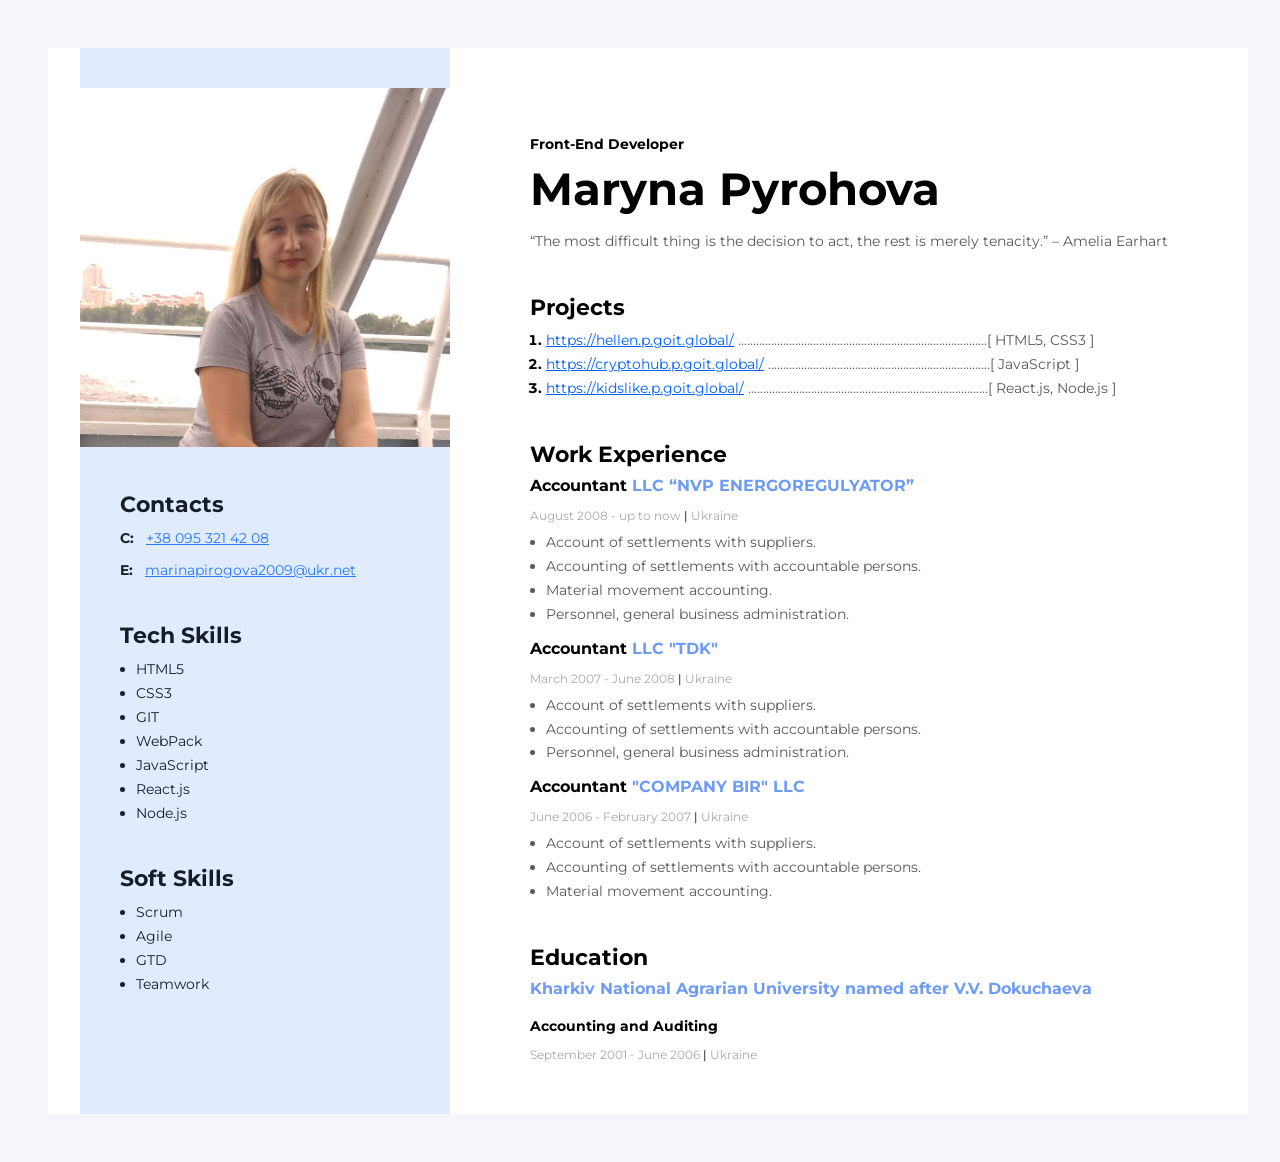
==== index.html @ ffada30a "29.10.2024" ====
<!DOCTYPE html>
<html lang="en">
<head>
    <meta charset="UTF-8">
    <meta http-equiv="X-UA-Compatible" content="IE=edge">
    <meta name="viewport" content="width=device-width, initial-scale=1.0">
    <title>My resume</title>
    <link rel="preconnect" href="https://fonts.googleapis.com">
    <link rel="preconnect" href="https://fonts.gstatic.com" crossorigin>
    <link href="https://fonts.googleapis.com/css2?family=Montserrat:wght@100..900&display=swap" rel="stylesheet">
    <link rel="stylesheet" href="css/styles.css">
</head>
<body>
    <!--Wrapper-->
    <div class="wrapper">
        <!--Main content-->
 <div class="main-content">
            <!--My info-->
    <div class="my-info">
                <h2 class="my-profession">Front-End Developer</h2>    
                <h1 class="my-name">Maryna Pyrohova</h1>
                <p class="my-descr">
                “The most difficult thing is the decision to act, the rest is merely tenacity.” – Amelia Earhart
                </p>
    </div>
            <!--My projects-->
    <div class="my-projects-container">
    <h3 class="my-projects-title">Projects</h3>
    <ol class="my-project-list">
      <li class="my-project-item">
        <a class="my-projects-item-link" href="https://hellen.p.goit.global/" target="_blank">https://hellen.p.goit.global/</a>
        <span class="my-project-item-tech">...................................................................................[ HTML5, CSS3 ]</span>
    </li>
      <li class="my-project-item">
        <a class="my-projects-item-link" href="https://cryptohub.p.goit.global/" target="_blank">https://cryptohub.p.goit.global/</a>
        <span class="my-project-item-tech">..........................................................................[ JavaScript ]</span>
    </li>
      <li class="my-project-item">
        <a class="my-projects-item-link" href="https://kidslike.p.goit.global/" target="_blank">https://kidslike.p.goit.global/</a>
        <span class="my-project-item-tech">................................................................................[ React.js, Node.js ]</span>
    </li>
    </ol>
    </div>
 <!--Work Experience-->
    <div class="work-experience-section">
<h3 class="work-experience-title">Work Experience</h3>
        <!-- Company 1-->
        <div class="work-experience-container">
    <h4 class="work-experience-company">Accountant <span class="company-name">LLC “NVP ENERGOREGULYATOR”</span></h4>
    <p class="work-experience-period">August 2008 - up to now   <span class="work-experience-separator">|</span>   Ukraine</p>
        <ul class="work-experience-duties-list">
            <li class="work-experience-duties-item">
                Account of settlements with suppliers. 
            </li>
            <li class="work-experience-duties-item">
                Accounting of settlements with accountable persons.
            </li>
            <li class="work-experience-duties-item">
                Material movement accounting. 
            </li>
            <li class="work-experience-duties-item">
                Personnel, general business administration. 
            </li>
        </ul>
        </div>
 <!-- Company 2-->
        <div class="work-experience-container">
    <h4 class="work-experience-company">Accountant <span class="company-name">LLC "TDK"</span></h4>
    <p class="work-experience-period">March 2007 - June 2008 <span class="work-experience-separator">|</span>   Ukraine</p>
        <ul class="work-experience-duties-list">
            <li class="work-experience-duties-item">
                Account of settlements with suppliers. 
            </li>
            <li class="work-experience-duties-item">
                Accounting of settlements with accountable persons.
            </li>
            <li class="work-experience-duties-item">
                Personnel, general business administration. 
            </li>
        </ul>
        </div>
 <!-- Company 3-->
        <div class="work-experience-container">
    <h4 class="work-experience-company">Accountant <span class="company-name">"COMPANY BIR" LLC</span></h4>
    <p class="work-experience-period">June 2006 - February 2007  <span class="work-experience-separator">|</span>   Ukraine</p>
        <ul class="work-experience-duties-list">
            <li class="work-experience-duties-item">
                Account of settlements with suppliers. 
            </li>
            <li class="work-experience-duties-item">
                Accounting of settlements with accountable persons.
            </li>
            <li class="work-experience-duties-item">
                Material movement accounting. 
            </li>
        </ul>
        </div>
    </div>
<!--Education-->
    <div>
    <h3 class="education-title">Education</h3>
    <h4 class="education-university">Kharkiv National Agrarian University named after V.V. Dokuchaeva</h4>
    <h4 class="education-specialty">Accounting and Auditing</h4>
    <p class="education-period">September 2001 - June 2006   <span class="education-separator">|</span>   Ukraine</p>
    </div>
</div>
<!--Sidebar-->
<aside class="sidebar">
    <img src="img/IMG_20200620_113028.jpg" alt="My photo" width="370">
    <div class="sidebar-content">
    <!--Contacts-->
    <div class="contacts-container">
        <h3 class="contacts-title">Contacts</h3>
        <p class="contacts-item" >
            <span class="contacts-type">C:</span> 
            <a class="contacts-link" href="tel:+380953214208">+38 095 321 42 08</a>
        </p>
        <pclass="contacts-item">
            <span class="contacts-type">E:</span>
            <a class="contacts-link" href="malto:marinapirogova2009@ukr.net">marinapirogova2009@ukr.net</a>
        </p>
    </div>
    <!--Tech Skills-->
    <div class="skills-container">
        <h3 class="skills-title">Tech Skills</h3>
        <ul class="skills-list">
            <li class="skills-list-item">HTML5</li>
            <li class="skills-list-item">CSS3</li>
            <li class="skills-list-item">GIT</li>
            <li class="skills-list-item">WebPack</li>
            <li class="skills-list-item">JavaScript</li>
            <li class="skills-list-item">React.js</li>
            <li class="skills-list-item">Node.js</li>
        </ul>
    </div>
    <!--Soft Skills-->
    <div class="soft-container">
        <h3 class="soft-title">Soft Skills</h3>
        <ul class="soft-list">
            <li class="soft-list-item">Scrum</li>
            <li class="soft-list-item">Agile</li>
            <li class="soft-list-item">GTD</li>
            <li class="soft-list-item">Teamwork</li>
        </ul>
    </div>
</div>
</aside>
    </div>
    
</body>
</html>
---- css/styles.css ----
body {background: #f6f6fa;
padding-left: 40px;
padding-top: 40px;
padding-right: 40px;
padding-bottom: 40px;
font-family: "Montserrat", sans-serif;
}
ul,
ol {
    margin-top: 0;
    margin-bottom: 0;
}

.wrapper{
    background: #ffffff;
    display: flex;  
    flex-direction: row-reverse;
    width: 1200px;
    margin: 0 auto;
}
/* Main content */
.main-content{
    padding: 88px 80px 40px 80px;
    box-sizing: border-box;
}
/* Sidebar */
.sidebar{
    background:#E0EBFE;
    padding-top: 40px;
    padding-bottom: 40px;
    box-sizing: border-box;
    width: 370px;
}
/* Sidebar content */
.sidebar-content {
    padding-left: 40px;
    padding-top: 40px;
    padding-right: 40px;
    box-sizing: border-box;
}
/* Contacts */
.contacts-title {
    font-weight: 700;
    font-size: 22px;
    color: #161d2a;
    line-height: normal;
    margin-top: 0;
    margin-bottom: 8px;
}
.contacts-type{
    font-weight: 700;
    font-size: 14px;
    line-height: 24px;
    color: #161d2a;
   margin-right: 8px;
}
.contacts-link {
    font-weight: 400;
    font-size: 14px;
    line-height: 24px;
    color: #2979ff;
    text-decoration-line: underline;
}
.contacts-item {
    margin-top: 0%;
    margin-bottom: 8px;
}
.contacts-container {
    margin-bottom: 40px;  
}
/* Skills container */
.skills-container {
    margin-bottom: 40px;
}
.skills-title {
    font-weight: 700;
    font-size: 22px;
    color: #161d2a;
    line-height: normal;
    margin-top: 0;
    margin-bottom: 8px;
}
.skills-list {
    padding-left: 16px;
}
.skills-list-item {
    font-weight: 400;
    font-size: 14px;
    line-height: 24px;
    color: #161d2a;
}
/* Soft container */
.soft-container {
    margin-bottom: 40px;
}
.soft-title {
    font-weight: 700;
    font-size: 22px;
    color: #161d2a;
    line-height: normal;
    margin-top: 0;
    margin-bottom: 8px;
}
.soft-list {
    padding-left: 16px;
}
.soft-list-item {
    font-weight: 400;
    font-size: 14px;
    line-height: 24px;
    color: #161d2a;
}
/* Main content */
.my-profession {
    font-weight: 700;
    font-size: 14px;
    line-height: 17px;
    color: #000;
    margin-top: 0px;
    margin-bottom: 8px;
}
.my-name {
    font-weight: 700;
    font-size: 45px;
    line-height: 55px;
    color: #000;
    margin-top: 0px;
    margin-bottom: 12px;
}
.my-descr {
    font-weight: 400;
    font-size: 14px;
    line-height: 171%;
    color: #595959;
}
.my-info {
    margin-bottom: 40px;
}
/* My projects */
.my-projects-title {
    font-weight: 700;
    font-size: 22px;
    line-height: 123%;
    color: #000;
    margin-top: 0px;
    margin-bottom: 8px;
}
.my-project-item {
    font-weight: 700;
    font-size: 14px;
    line-height: 171%;
    color: #000;
}
.my-project-list {
    padding-left: 16px;
}
.my-projects-item-link {
   font-weight: 400;
    font-size: 14px;
    line-height: 171%;
    text-decoration: underline;
    color: #005fff;
}
.my-project-item-tech {
    font-weight: 400;
    font-size: 14px;
    line-height: 171%;
    color: #595959;
}
.my-projects-container {
margin-bottom: 40px;
}
/* Work experience */
.work-experience-title {
    font-weight: 700;
    font-size: 22px;
    line-height: 123%;
    color: #000;
    margin-top: 0px;
    margin-bottom: 8px;
}
.work-experience-company {
   font-weight: 700;
    font-size: 16px;
    line-height: 125%;
    color: #000;
    margin-top: 0px;
    margin-bottom: 8px;
}
.company-name {
    color: #6d9bf5;
}
.work-experience-period {
    font-weight: 400;
    font-size: 12px;
    line-height: 125%;
    color: #a8a8a8;
    margin-bottom: 8px;
}
.work-experience-separator {
    color: #000;
}
.work-experience-duties-list {
    padding-left: 16px;
}
.work-experience-duties-item {
    font-weight: 400;
    font-size: 14px;
    line-height: 171%;
    color: #595959;
}
.work-experience-container {
    margin-bottom: 12px;
}
.work-experience-section {
    margin-bottom: 40px;
}
/* Education */
.education-title {
    font-weight: 700;
    font-size: 22px;
    color: #000;
    margin-top: 0px;
    margin-bottom: 8px;
}
.education-university {
    font-weight: 700;
    font-size: 16px;
    color: #6d9bf5;
    margin-top: 0px;
    margin-bottom: 8px;
}
.education-specialty {
    font-weight: 700;
    font-size: 14px;
    color: #000;
    margin-bottom: 8px;
}
.education-period {
    font-weight: 400;
    font-size: 12px;
    color: #a8a8a8;
}
.education-separator {
    color: #000;
}
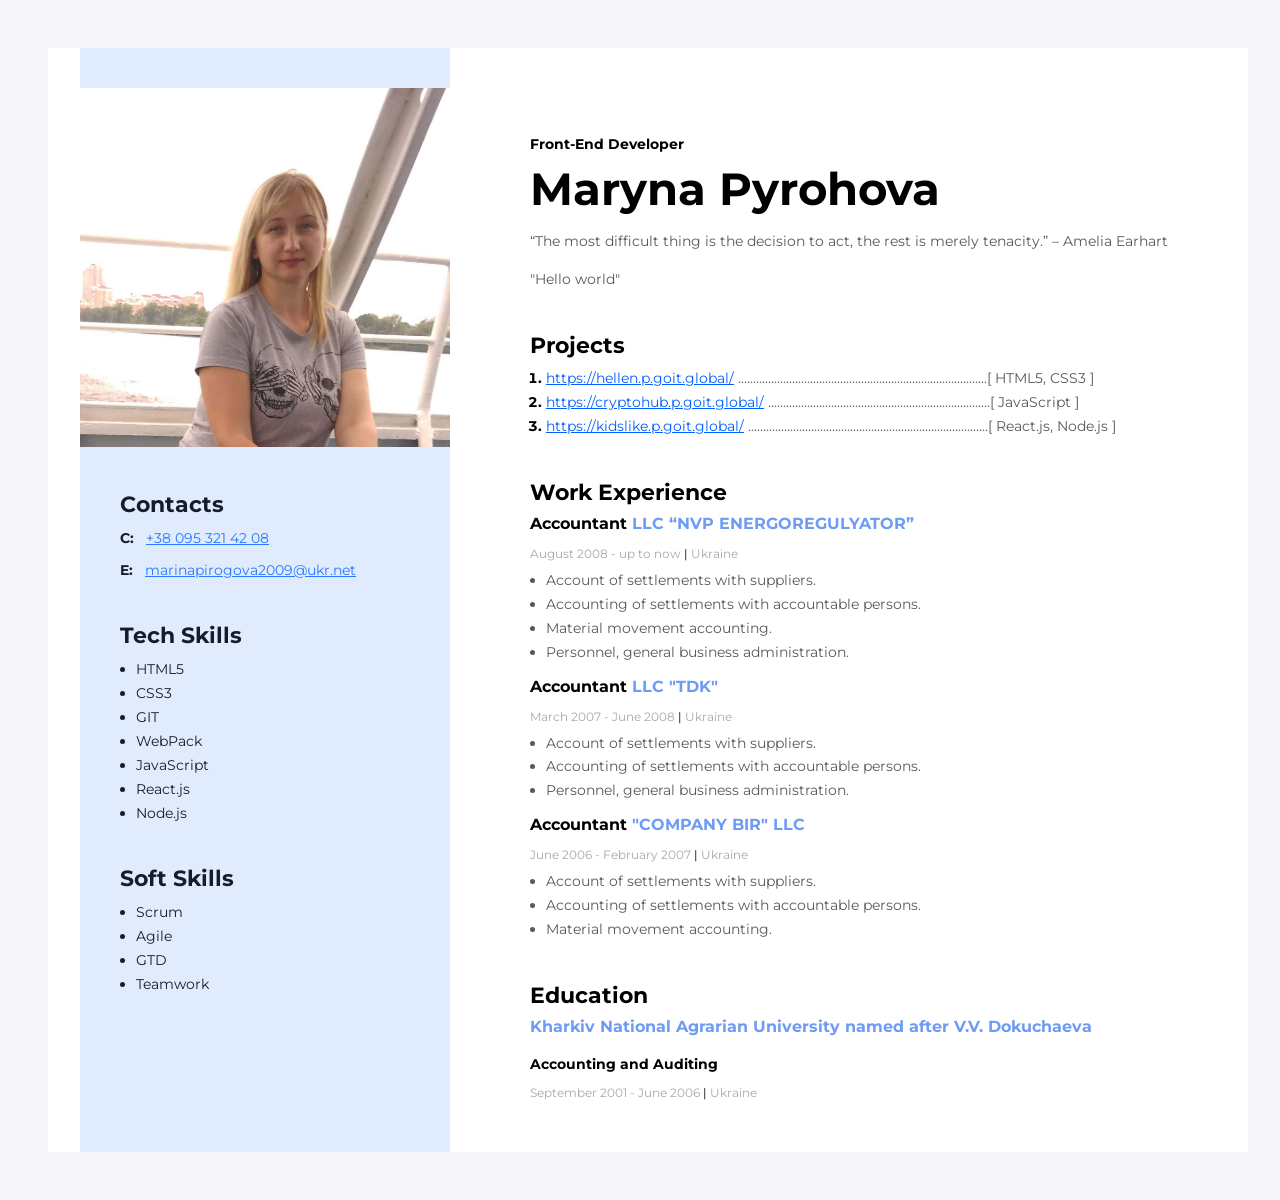
==== commit e90bd850: "practic" ====
--- a/index.html
+++ b/index.html
@@ -21,6 +21,9 @@
                 <h1 class="my-name">Maryna Pyrohova</h1>
                 <p class="my-descr">
                 “The most difficult thing is the decision to act, the rest is merely tenacity.” – Amelia Earhart
+                </p>
+                <p class="my-descr">
+                    "Hello world"
                 </p>
     </div>
             <!--My projects-->
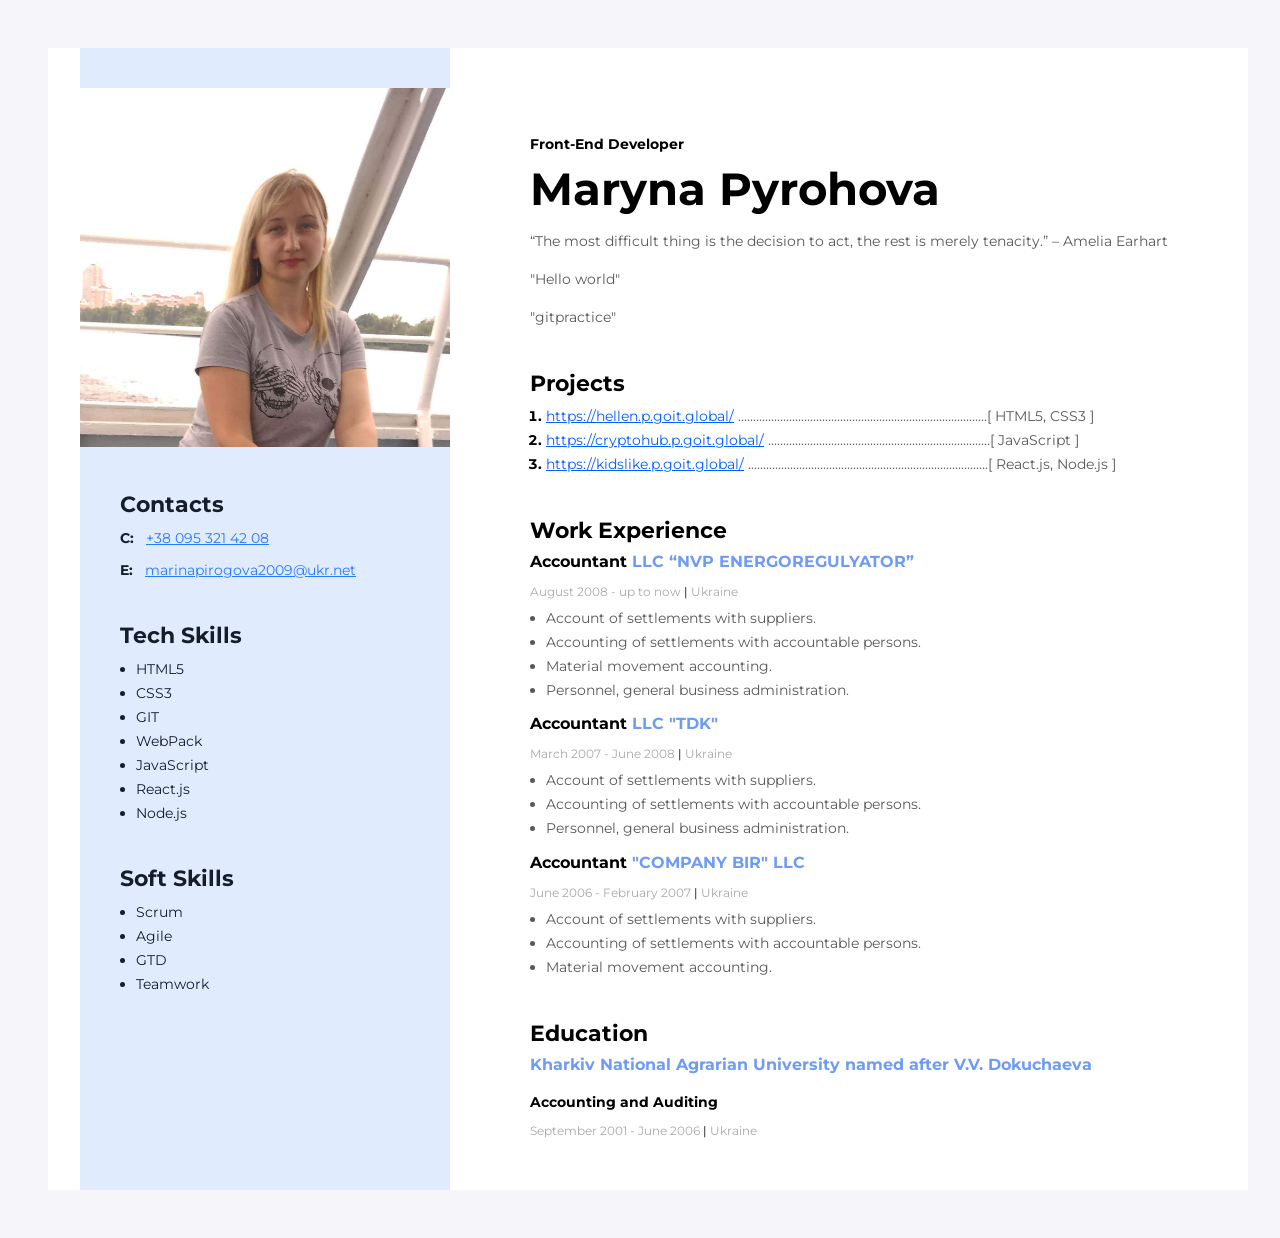
==== commit 1752778c: "Hello" ====
--- a/index.html
+++ b/index.html
@@ -24,6 +24,9 @@
                 </p>
                 <p class="my-descr">
                     "Hello world"
+                </p>
+                <p class="my-descr">
+                    "gitpractice"
                 </p>
     </div>
             <!--My projects-->
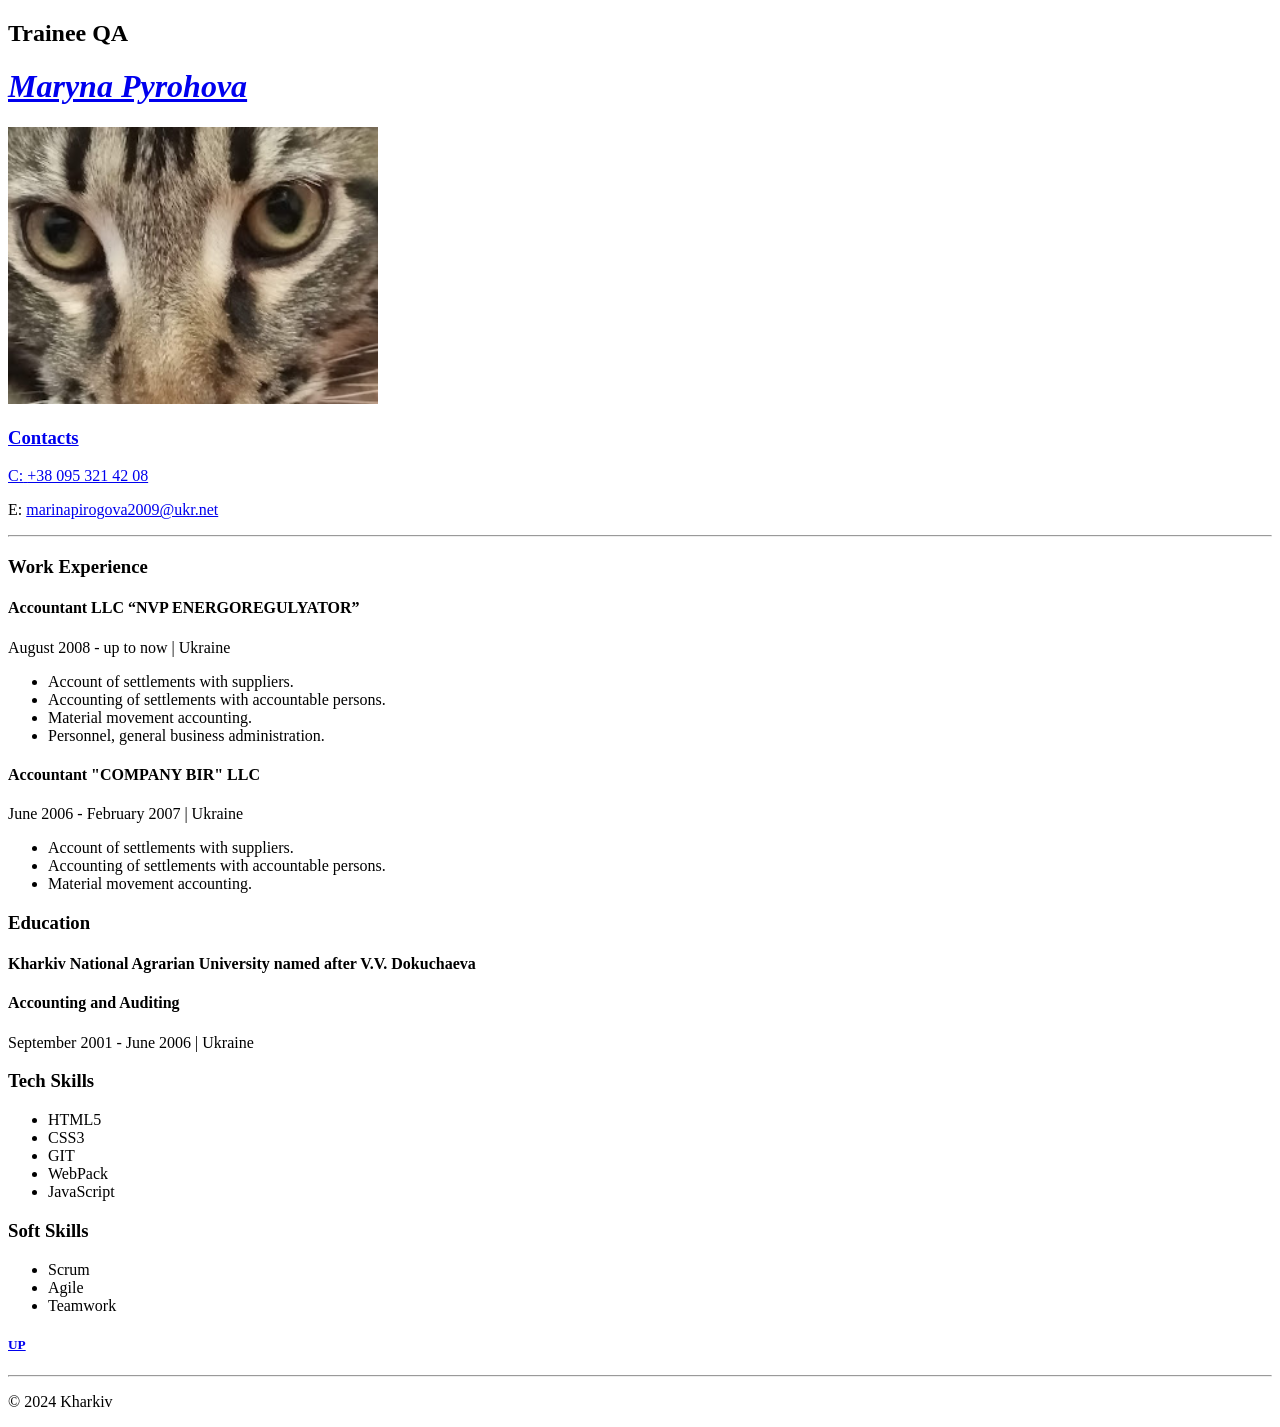
==== commit 57542fb4: "ДЗ 21.1" ====
--- a/index.html
+++ b/index.html
@@ -1,157 +1,108 @@
 <!DOCTYPE html>
-<html lang="en">
-<head>
-    <meta charset="UTF-8">
-    <meta http-equiv="X-UA-Compatible" content="IE=edge">
-    <meta name="viewport" content="width=device-width, initial-scale=1.0">
-    <title>My resume</title>
-    <link rel="preconnect" href="https://fonts.googleapis.com">
-    <link rel="preconnect" href="https://fonts.gstatic.com" crossorigin>
-    <link href="https://fonts.googleapis.com/css2?family=Montserrat:wght@100..900&display=swap" rel="stylesheet">
-    <link rel="stylesheet" href="css/styles.css">
-</head>
-<body>
-    <!--Wrapper-->
-    <div class="wrapper">
-        <!--Main content-->
- <div class="main-content">
-            <!--My info-->
-    <div class="my-info">
-                <h2 class="my-profession">Front-End Developer</h2>    
-                <h1 class="my-name">Maryna Pyrohova</h1>
-                <p class="my-descr">
-                “The most difficult thing is the decision to act, the rest is merely tenacity.” – Amelia Earhart
-                </p>
-                <p class="my-descr">
-                    "Hello world"
-                </p>
-                <p class="my-descr">
-                    "gitpractice"
-                </p>
-    </div>
-            <!--My projects-->
-    <div class="my-projects-container">
-    <h3 class="my-projects-title">Projects</h3>
-    <ol class="my-project-list">
-      <li class="my-project-item">
-        <a class="my-projects-item-link" href="https://hellen.p.goit.global/" target="_blank">https://hellen.p.goit.global/</a>
-        <span class="my-project-item-tech">...................................................................................[ HTML5, CSS3 ]</span>
-    </li>
-      <li class="my-project-item">
-        <a class="my-projects-item-link" href="https://cryptohub.p.goit.global/" target="_blank">https://cryptohub.p.goit.global/</a>
-        <span class="my-project-item-tech">..........................................................................[ JavaScript ]</span>
-    </li>
-      <li class="my-project-item">
-        <a class="my-projects-item-link" href="https://kidslike.p.goit.global/" target="_blank">https://kidslike.p.goit.global/</a>
-        <span class="my-project-item-tech">................................................................................[ React.js, Node.js ]</span>
-    </li>
-    </ol>
-    </div>
- <!--Work Experience-->
-    <div class="work-experience-section">
-<h3 class="work-experience-title">Work Experience</h3>
+<html>
+    <head>
+        <meta charset="UTF-8">
+        <meta name="viewport" content="width=device-width, initial-scale=1.0">
+        <title>My resume</title>
+    </head>
+    <body>
+        <div>
+        <!--My info-->
+            <div>
+                <h2><a name="top">Trainee QA</a></h2>    
+                <h1> <a href="https://www.facebook.com/profile.php?id=100006796846376"><i>Maryna Pyrohova</i></a></h1>
+            </div>
+        <!--Photo and contacts-->
+            <div>
+                <a href="pages/gallery.html"><img src="img/IMG20231115125852.jpg" alt="My photo" width="370"></a>
+                <div>
+                    <h3><a href="pages/contact.html">Contacts</h3>
+                    <p>
+                    <span>C:</span> 
+                    <a href="tel:+380953214208">+38 095 321 42 08</a>
+                    </p>
+                    <p>
+                    <span>E:</span>
+                    <a href="malto:marinapirogova2009@ukr.net">marinapirogova2009@ukr.net</a>
+                    </p>
+                    <hr>
+                </div>
+            </div>
+        <!--Work Experience-->
+            <div>
+                <h3>Work Experience</h3>
         <!-- Company 1-->
-        <div class="work-experience-container">
-    <h4 class="work-experience-company">Accountant <span class="company-name">LLC “NVP ENERGOREGULYATOR”</span></h4>
-    <p class="work-experience-period">August 2008 - up to now   <span class="work-experience-separator">|</span>   Ukraine</p>
-        <ul class="work-experience-duties-list">
-            <li class="work-experience-duties-item">
-                Account of settlements with suppliers. 
-            </li>
-            <li class="work-experience-duties-item">
-                Accounting of settlements with accountable persons.
-            </li>
-            <li class="work-experience-duties-item">
-                Material movement accounting. 
-            </li>
-            <li class="work-experience-duties-item">
-                Personnel, general business administration. 
-            </li>
-        </ul>
+                <div>
+                    <h4>Accountant <b>LLC “NVP ENERGOREGULYATOR”</b></h4>
+                    <p>August 2008 - up to now | Ukraine</p>
+                    <ul>
+                        <li>
+                            Account of settlements with suppliers. 
+                        </li>
+                        <li>
+                            Accounting of settlements with accountable persons.
+                        </li>
+                        <li>
+                            Material movement accounting. 
+                        </li>
+                        <li>
+                            Personnel, general business administration. 
+                        </li>
+                    </ul>
+                </div>  
+        <!-- Company 2-->
+                <div>
+                    <h4>Accountant <b>"COMPANY BIR" LLC</b></h4>
+                    <p>June 2006 - February 2007 | Ukraine</p>
+                    <ul>
+                        <li>
+                            Account of settlements with suppliers. 
+                        </li>
+                        <li>
+                            Accounting of settlements with accountable persons.
+                        </li>
+                        <li>
+                            Material movement accounting. 
+                        </li>
+                    </ul>
+                </div>
+            </div>  
+        <!--Education-->
+            <div>
+                <h3>Education</h3>
+                <h4><b>Kharkiv National Agrarian University named after V.V. Dokuchaeva</b></h4>
+                <h4>Accounting and Auditing</h4>
+                <p>September 2001 - June 2006 | Ukraine</p>
+            </div>                    
+        <!--Tech Skills-->
+            <div>
+                <h3>Tech Skills</h3>
+                <ul>
+                    <li>HTML5</li>
+                    <li>CSS3</li>
+                    <li>GIT</li>
+                    <li>WebPack</li>
+                    <li>JavaScript</li>
+                </ul>
+            </div>
+        <!--Soft Skills-->
+            <div>
+                <h3>Soft Skills</h3>
+                <ul>
+                    <li>Scrum</li>
+                    <li>Agile</li>
+                    <li>Teamwork</li>
+                </ul>
+            </div>
+            <div>
+                <h5><a href="#top">UP</a></h5>
+            </div>
+            <hr>
+        <footer>
+            <p>© 2024 Kharkiv</p>
+        </footer>
         </div>
- <!-- Company 2-->
-        <div class="work-experience-container">
-    <h4 class="work-experience-company">Accountant <span class="company-name">LLC "TDK"</span></h4>
-    <p class="work-experience-period">March 2007 - June 2008 <span class="work-experience-separator">|</span>   Ukraine</p>
-        <ul class="work-experience-duties-list">
-            <li class="work-experience-duties-item">
-                Account of settlements with suppliers. 
-            </li>
-            <li class="work-experience-duties-item">
-                Accounting of settlements with accountable persons.
-            </li>
-            <li class="work-experience-duties-item">
-                Personnel, general business administration. 
-            </li>
-        </ul>
-        </div>
- <!-- Company 3-->
-        <div class="work-experience-container">
-    <h4 class="work-experience-company">Accountant <span class="company-name">"COMPANY BIR" LLC</span></h4>
-    <p class="work-experience-period">June 2006 - February 2007  <span class="work-experience-separator">|</span>   Ukraine</p>
-        <ul class="work-experience-duties-list">
-            <li class="work-experience-duties-item">
-                Account of settlements with suppliers. 
-            </li>
-            <li class="work-experience-duties-item">
-                Accounting of settlements with accountable persons.
-            </li>
-            <li class="work-experience-duties-item">
-                Material movement accounting. 
-            </li>
-        </ul>
-        </div>
-    </div>
-<!--Education-->
-    <div>
-    <h3 class="education-title">Education</h3>
-    <h4 class="education-university">Kharkiv National Agrarian University named after V.V. Dokuchaeva</h4>
-    <h4 class="education-specialty">Accounting and Auditing</h4>
-    <p class="education-period">September 2001 - June 2006   <span class="education-separator">|</span>   Ukraine</p>
-    </div>
-</div>
-<!--Sidebar-->
-<aside class="sidebar">
-    <img src="img/IMG_20200620_113028.jpg" alt="My photo" width="370">
-    <div class="sidebar-content">
-    <!--Contacts-->
-    <div class="contacts-container">
-        <h3 class="contacts-title">Contacts</h3>
-        <p class="contacts-item" >
-            <span class="contacts-type">C:</span> 
-            <a class="contacts-link" href="tel:+380953214208">+38 095 321 42 08</a>
-        </p>
-        <pclass="contacts-item">
-            <span class="contacts-type">E:</span>
-            <a class="contacts-link" href="malto:marinapirogova2009@ukr.net">marinapirogova2009@ukr.net</a>
-        </p>
-    </div>
-    <!--Tech Skills-->
-    <div class="skills-container">
-        <h3 class="skills-title">Tech Skills</h3>
-        <ul class="skills-list">
-            <li class="skills-list-item">HTML5</li>
-            <li class="skills-list-item">CSS3</li>
-            <li class="skills-list-item">GIT</li>
-            <li class="skills-list-item">WebPack</li>
-            <li class="skills-list-item">JavaScript</li>
-            <li class="skills-list-item">React.js</li>
-            <li class="skills-list-item">Node.js</li>
-        </ul>
-    </div>
-    <!--Soft Skills-->
-    <div class="soft-container">
-        <h3 class="soft-title">Soft Skills</h3>
-        <ul class="soft-list">
-            <li class="soft-list-item">Scrum</li>
-            <li class="soft-list-item">Agile</li>
-            <li class="soft-list-item">GTD</li>
-            <li class="soft-list-item">Teamwork</li>
-        </ul>
-    </div>
-</div>
-</aside>
-    </div>
-    
-</body>
-</html>+    </body>
+</html>
+
+
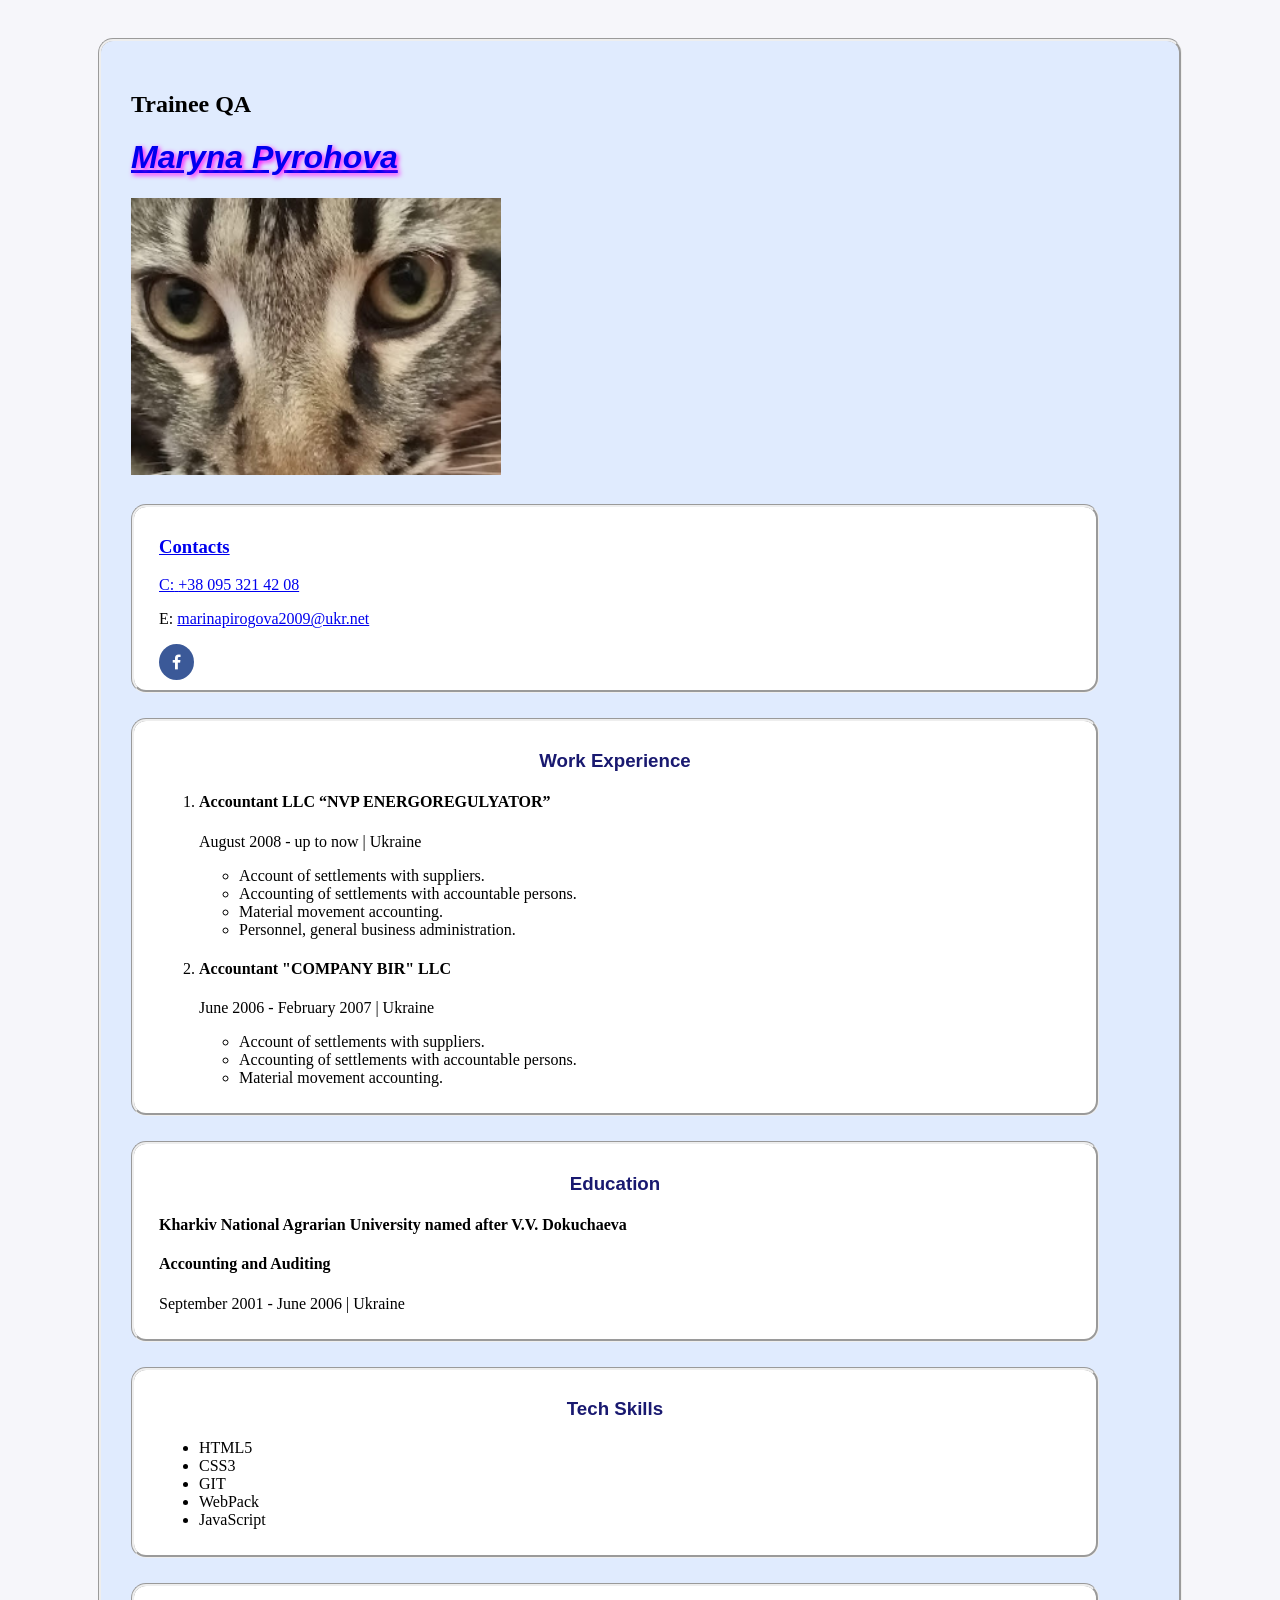
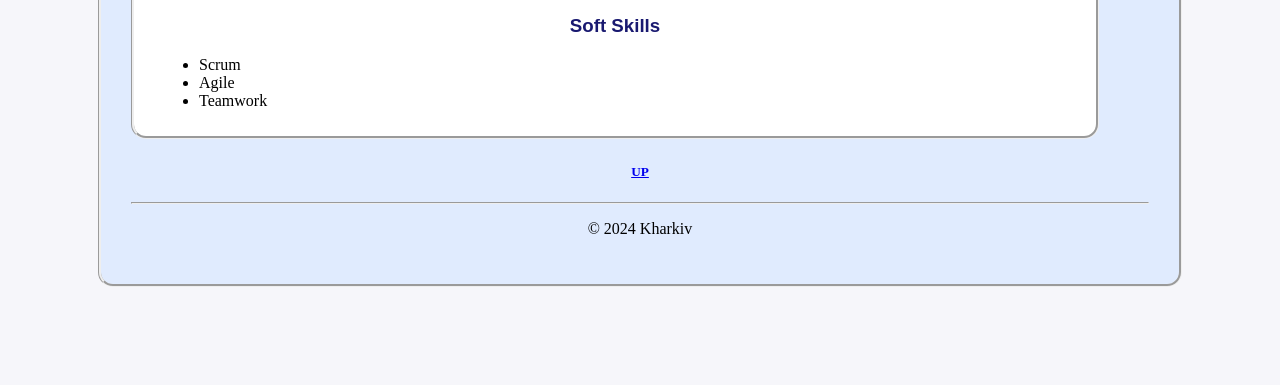
==== commit d7274c1e: "CSS" ====
--- a/index.html
+++ b/index.html
@@ -3,19 +3,21 @@
     <head>
         <meta charset="UTF-8">
         <meta name="viewport" content="width=device-width, initial-scale=1.0">
+        <link rel="stylesheet" href="styles.css">
+        <link rel="stylesheet" href="https://cdnjs.cloudflare.com/ajax/libs/font-awesome/4.7.0/css/font-awesome.min.css">
         <title>My resume</title>
     </head>
     <body>
-        <div>
+        <div class="wrapper">
         <!--My info-->
             <div>
-                <h2><a name="top">Trainee QA</a></h2>    
-                <h1> <a href="https://www.facebook.com/profile.php?id=100006796846376"><i>Maryna Pyrohova</i></a></h1>
+                <h2 id="name"><a name="top">Trainee QA</a></h2>    
+                <h1 class="h1"> <a href="https://www.facebook.com/profile.php?id=100006796846376"><i>Maryna Pyrohova</i></a></h1>
             </div>
         <!--Photo and contacts-->
             <div>
-                <a href="pages/gallery.html"><img src="img/IMG20231115125852.jpg" alt="My photo" width="370"></a>
-                <div>
+                <a><img src="img/IMG20231115125852.jpg" alt="My photo" width="370"></a>
+                <div class="div">
                     <h3><a href="pages/contact.html">Contacts</h3>
                     <p>
                     <span>C:</span> 
@@ -25,15 +27,15 @@
                     <span>E:</span>
                     <a href="malto:marinapirogova2009@ukr.net">marinapirogova2009@ukr.net</a>
                     </p>
-                    <hr>
+                    <a href="https://www.facebook.com/profile.php?id=100006796846376" class="fa fa-facebook"></a>
                 </div>
             </div>
         <!--Work Experience-->
-            <div>
-                <h3>Work Experience</h3>
+            <div class="div">
+                <h3 class="h3">Work Experience</h3>
         <!-- Company 1-->
-                <div>
-                    <h4>Accountant <b>LLC “NVP ENERGOREGULYATOR”</b></h4>
+                <ol>
+                    <li><h4>Accountant <b>LLC “NVP ENERGOREGULYATOR”</b></h4></li>
                     <p>August 2008 - up to now | Ukraine</p>
                     <ul>
                         <li>
@@ -49,10 +51,8 @@
                             Personnel, general business administration. 
                         </li>
                     </ul>
-                </div>  
         <!-- Company 2-->
-                <div>
-                    <h4>Accountant <b>"COMPANY BIR" LLC</b></h4>
+                    <li><h4>Accountant <b>"COMPANY BIR" LLC</b></h4></li>
                     <p>June 2006 - February 2007 | Ukraine</p>
                     <ul>
                         <li>
@@ -65,18 +65,18 @@
                             Material movement accounting. 
                         </li>
                     </ul>
-                </div>
+                </ol>
             </div>  
         <!--Education-->
-            <div>
-                <h3>Education</h3>
+            <div class="div">
+                <h3 class="h3">Education</h3>
                 <h4><b>Kharkiv National Agrarian University named after V.V. Dokuchaeva</b></h4>
                 <h4>Accounting and Auditing</h4>
                 <p>September 2001 - June 2006 | Ukraine</p>
             </div>                    
         <!--Tech Skills-->
-            <div>
-                <h3>Tech Skills</h3>
+            <div class="div">
+                <h3 class="h3">Tech Skills</h3>
                 <ul>
                     <li>HTML5</li>
                     <li>CSS3</li>
@@ -86,8 +86,8 @@
                 </ul>
             </div>
         <!--Soft Skills-->
-            <div>
-                <h3>Soft Skills</h3>
+            <div class="div">
+                <h3 class="h3">Soft Skills</h3>
                 <ul>
                     <li>Scrum</li>
                     <li>Agile</li>
@@ -95,11 +95,10 @@
                 </ul>
             </div>
             <div>
-                <h5><a href="#top">UP</a></h5>
+                <h5 class="center"><a href="#top" target="_blank">UP</a></h5>
             </div>
             <hr>
-        <footer>
-            <p>© 2024 Kharkiv</p>
+            <p class="center">© 2024 Kharkiv</p>
         </footer>
         </div>
     </body>
--- a/styles.css
+++ b/styles.css
@@ -0,0 +1,38 @@
+body {background: #f6f6fa;
+    padding: 40px;
+    padding-top: 20px;
+
+}
+.wrapper{
+    background: #E0EBFE;;
+    border-style: groove;
+    border-radius: 15px;
+    margin: 10px 50px 50px 50px;
+    padding: 30px;}
+.div {
+    background: white;
+    border-style: groove;
+    border-radius: 15px;
+    margin: 25px 50px 25px 0px;
+    padding-left: 25px;
+    padding-top: 10px;
+    padding-right: 25px;
+    padding-bottom: 10px;}
+.h1 {font-family: "Montserrat", sans-serif;
+    text-shadow: 2px 2px 5px fuchsia}
+.h3 {font-family: "Montserrat", sans-serif;
+text-align: center; color: midnightblue;}
+.ol {font-family: "Montserrat", sans-serif;}
+.fa {
+    padding: 10px;
+    font-size: 20px;
+    width: 15px;
+    background: #3B5998;
+    color: white;
+    text-align: center;
+    text-decoration: none;
+    border-radius: 50%;}
+
+.center {
+    text-align: center
+} 
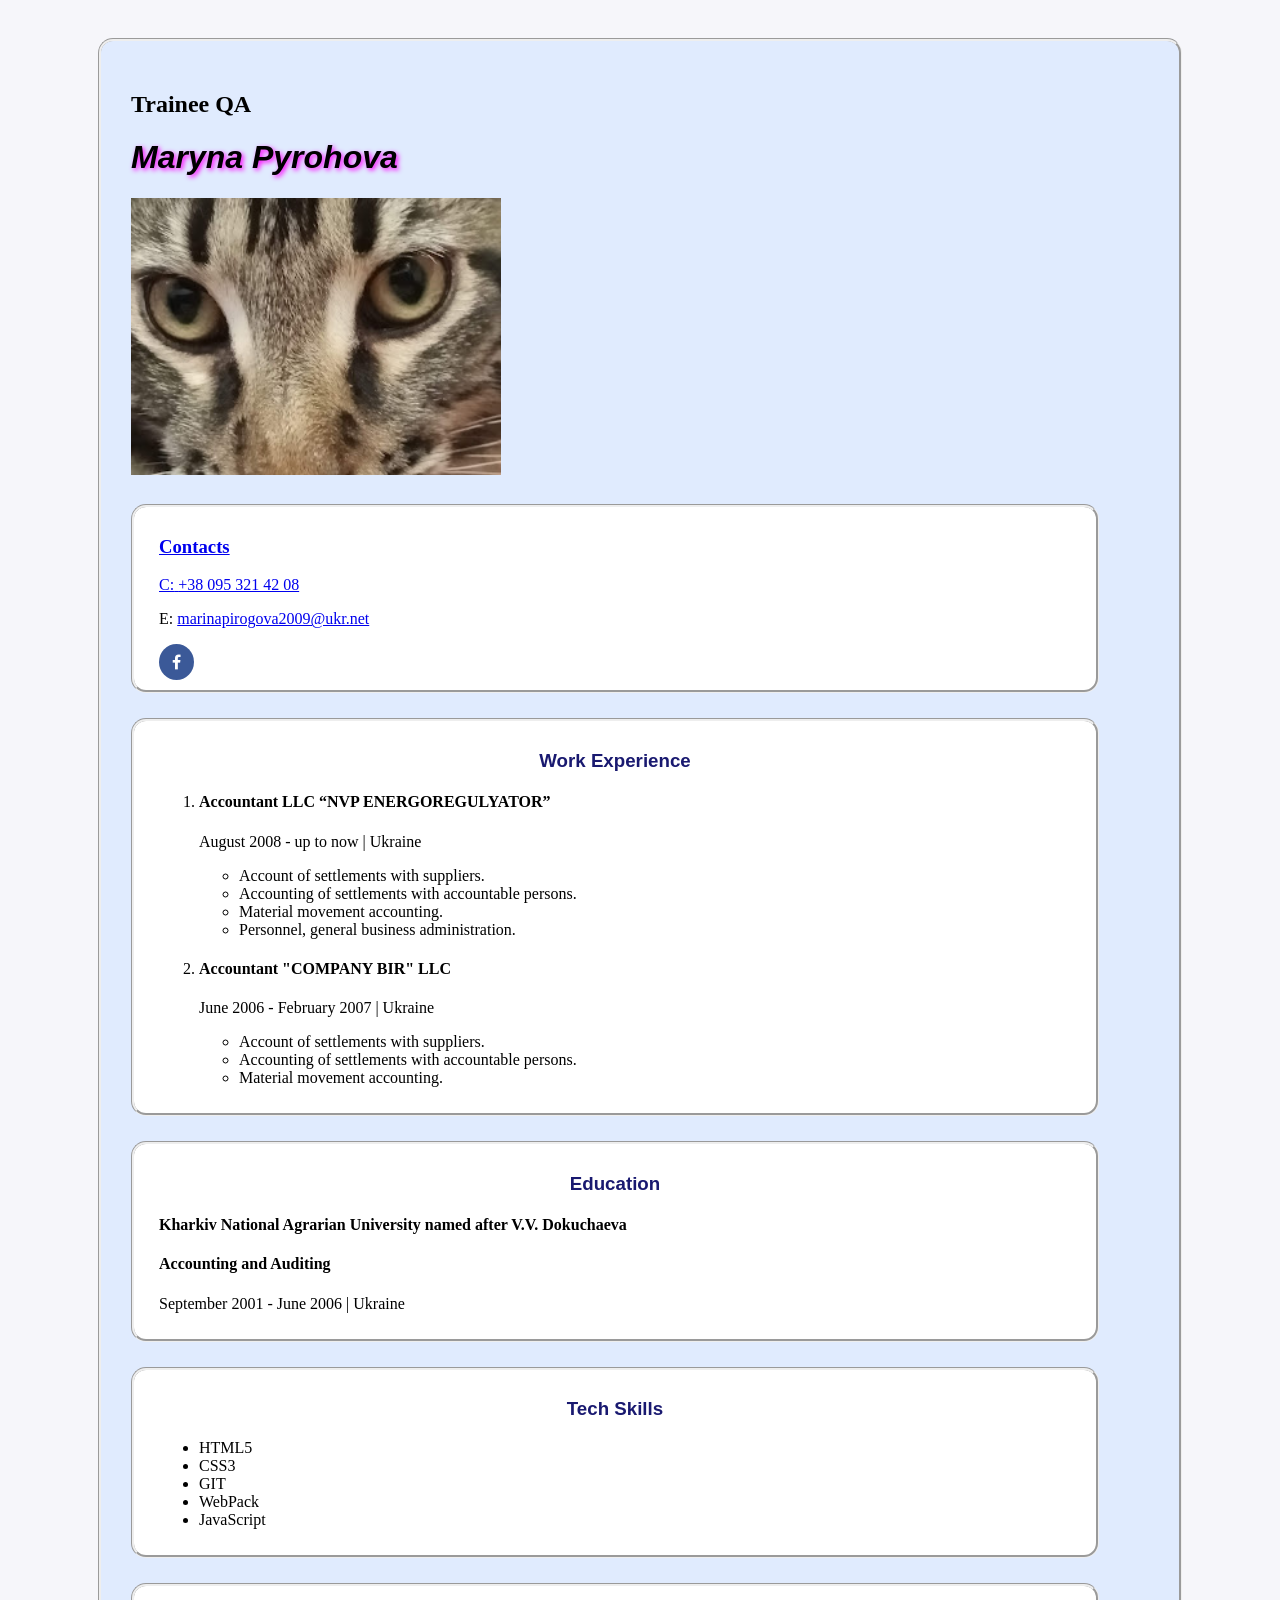
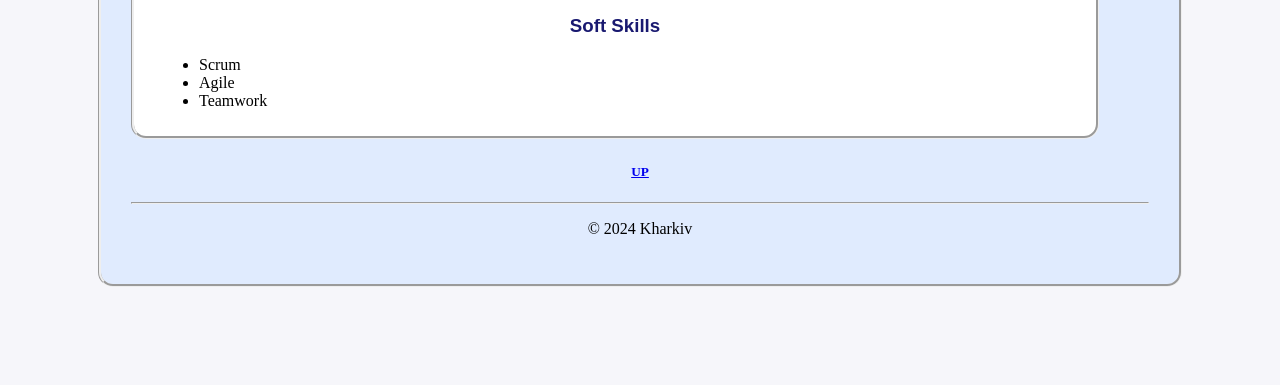
==== commit b87776f2: "gallery" ====
--- a/index.html
+++ b/index.html
@@ -12,11 +12,11 @@
         <!--My info-->
             <div>
                 <h2 id="name"><a name="top">Trainee QA</a></h2>    
-                <h1 class="h1"> <a href="https://www.facebook.com/profile.php?id=100006796846376"><i>Maryna Pyrohova</i></a></h1>
+                <h1 class="h1"><i>Maryna Pyrohova</i></a></h1>
             </div>
         <!--Photo and contacts-->
             <div>
-                <a><img src="img/IMG20231115125852.jpg" alt="My photo" width="370"></a>
+                <a href="pages/gallery.html"><img src="img/IMG20231115125852.jpg" alt="My photo" width="370"></a>
                 <div class="div">
                     <h3><a href="pages/contact.html">Contacts</h3>
                     <p>
